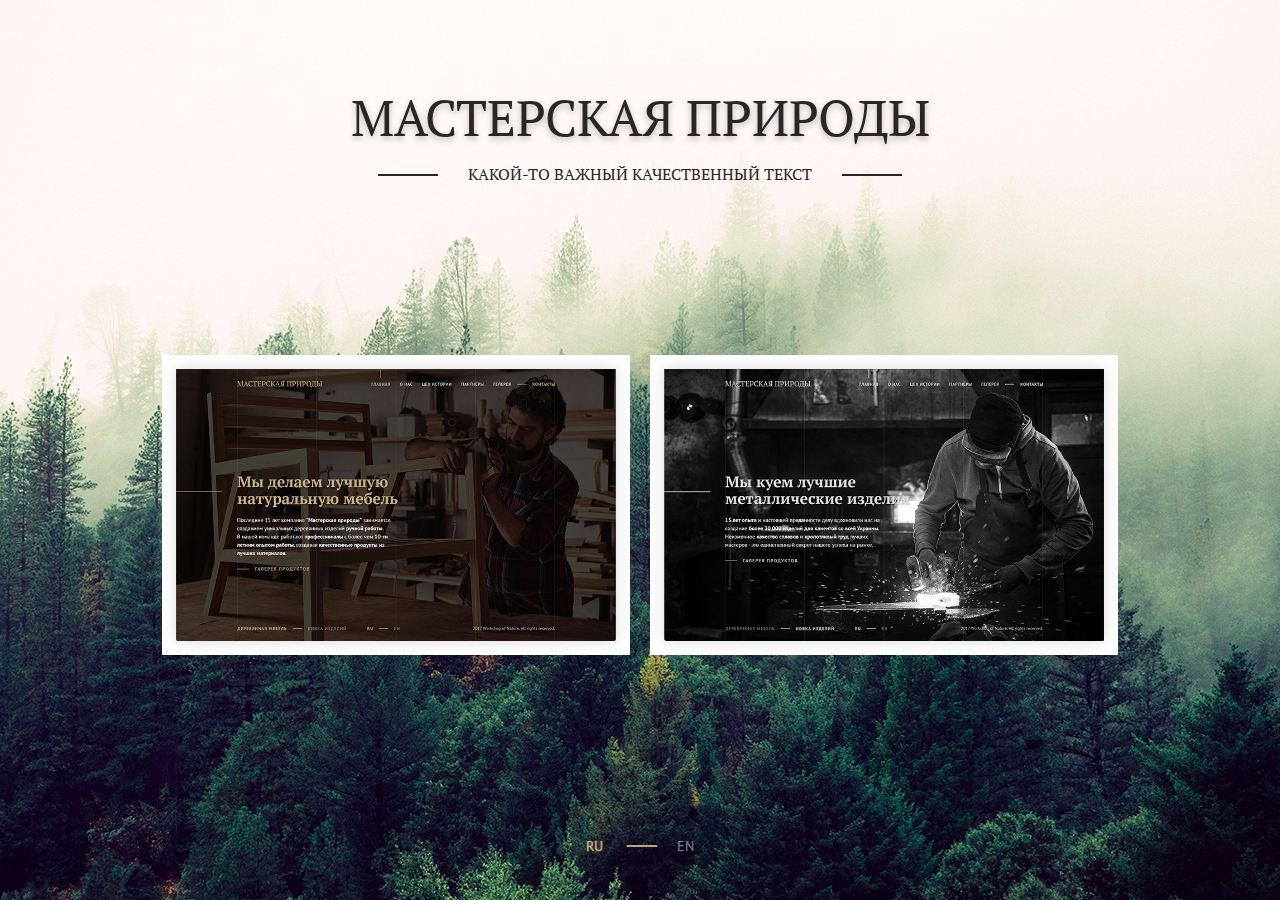
==== index.html @ dd3b2801 "push project" ====
<!DOCTYPE html>
<html>
<head>
    <meta charset="UTF-8">
    <title>Sotnikova Design Group | Дизайн интерьера в Черкассах</title>
    <meta content="width=device-width, maximum-scale=1.0" name="viewport">
    <link rel="icon" type="image/x-icon" href="/img/favicon.jpg">
    <link href="http://deem.com.ua/" rel="canonical">
    <meta content="index,follow" name="robots">

    <meta content="Наша студия реализовала десятки проектов в Черкассах и по Украине. Работаем как с небольшими индивидуальными заказами, так и с большими компаниями." name="description">
    <meta content="Sotnikova Design Group" name="copyright">
    <meta content="Sotnikova Design Group" name="author">
    <meta content="summary_large_image" name="twitter:card">
    <meta content="@Sotnikova" name="twitter:site">
    <meta content="http://deem.com.ua/" name="twitter:url">
    <meta content="Sotnikova Design Group" name="twitter:title">
    <meta content="Наша студия реализовала десятки проектов в Черкассах и по Украине. Работаем как с небольшими индивидуальными заказами, так и с большими компаниями." name="twitter:description">
    <meta content="/img/homepage_bg.jpg" name="twitter:image">
    <meta content="https://www.facebook.com/" property="article:author">

    <meta content="http://deem.com.ua/" property="og:url">
    <meta content="article" property="og:type">
    <meta content="Sotnikova Design Group" property="og:title">
    <meta content="Наша студия реализовала десятки проектов в Черкассах и по Украине. Работаем как с небольшими индивидуальными заказами, так и с большими компаниями.." property="og:description">
    <meta content="/img/homepage_bg.jpg" property="og:image">

    <link rel="stylesheet" type="text/css" href="/public/assets/css/main.css">
</head>
<body class="dashboard">
    <header class="container align-c">
        <h1 class="heading">Мастерская природы</h1>
        <h2 class="subheading">какой-то важный качественный текст</h2>
    </header>
    <main class="container flex">
        <ul class="dashboard-list flex flex-c">
            <li>
                <a href="#">
                    <img src="/public/assets/images/carpenter/carpenter_main_site.jpg" alt="">
                </a>
            </li>
            <li>
                <a href="#">
                    <img src="/public/assets/images/forging/forging_main_page.jpg" alt="">
                </a>
            </li>
        </ul>
    </main>
    <footer class="container footer">
        <ul class="list-inline link-list">
            <li>
                <a href="#" class="active">RU</a>
            </li>
            <li>
                <a href="#" class="decor decor--link">EN</a>
            </li>
        </ul>
    </footer>
</body>
</html>
---- public/assets/css/main.css ----
@charset "UTF-8";
/* Slider */
.slick-slider {
  position: relative;
  display: block;
  box-sizing: border-box;
  -webkit-touch-callout: none;
  -webkit-user-select: none;
  -khtml-user-select: none;
  -moz-user-select: none;
  -ms-user-select: none;
  user-select: none;
  -ms-touch-action: pan-y;
  touch-action: pan-y;
  -webkit-tap-highlight-color: transparent; }

.slick-list {
  position: relative;
  overflow: hidden;
  display: block;
  margin: 0;
  padding: 0; }
  .slick-list:focus {
    outline: none; }
  .slick-list.dragging {
    cursor: pointer;
    cursor: hand; }

.slick-slider .slick-track,
.slick-slider .slick-list {
  -webkit-transform: translate3d(0, 0, 0);
  -moz-transform: translate3d(0, 0, 0);
  -ms-transform: translate3d(0, 0, 0);
  -o-transform: translate3d(0, 0, 0);
  transform: translate3d(0, 0, 0); }

.slick-track {
  position: relative;
  left: 0;
  top: 0;
  display: block; }
  .slick-track:before, .slick-track:after {
    content: "";
    display: table; }
  .slick-track:after {
    clear: both; }
  .slick-loading .slick-track {
    visibility: hidden; }

.slick-slide {
  float: left;
  height: 100%;
  min-height: 1px;
  display: none; }
  [dir="rtl"] .slick-slide {
    float: right; }
  .slick-slide img {
    display: block; }
  .slick-slide.slick-loading img {
    display: none; }
  .slick-slide.dragging img {
    pointer-events: none; }
  .slick-initialized .slick-slide {
    display: block; }
  .slick-loading .slick-slide {
    visibility: hidden; }
  .slick-vertical .slick-slide {
    display: block;
    height: auto;
    border: 1px solid transparent; }

.slick-arrow.slick-hidden {
  display: none; }

/* Slider */
.slick-loading .slick-list {
  background: #fff url("./ajax-loader.gif") center center no-repeat; }

/* Icons */
@font-face {
  font-family: "slick";
  src: url("./fonts/slick.eot");
  src: url("./fonts/slick.eot?#iefix") format("embedded-opentype"), url("./fonts/slick.woff") format("woff"), url("./fonts/slick.ttf") format("truetype"), url("./fonts/slick.svg#slick") format("svg");
  font-weight: normal;
  font-style: normal; }
/* Arrows */
.slick-prev,
.slick-next {
  position: absolute;
  display: block;
  line-height: 0px;
  font-size: 0px;
  cursor: pointer;
  background: transparent;
  color: transparent;
  top: 50%;
  -webkit-transform: translate(0, -50%);
  -ms-transform: translate(0, -50%);
  transform: translate(0, -50%);
  padding: 0;
  border: none;
  outline: none; }
  .slick-prev:hover, .slick-prev:focus,
  .slick-next:hover,
  .slick-next:focus {
    outline: none;
    background: transparent;
    color: transparent; }
    .slick-prev:hover:before, .slick-prev:focus:before,
    .slick-next:hover:before,
    .slick-next:focus:before {
      opacity: 1; }
  .slick-prev.slick-disabled:before,
  .slick-next.slick-disabled:before {
    opacity: 0.25; }
  .slick-prev:before,
  .slick-next:before {
    font-family: "slick";
    font-size: 20px;
    line-height: 1;
    color: white;
    opacity: 0.75;
    -webkit-font-smoothing: antialiased;
    -moz-osx-font-smoothing: grayscale; }

.slick-prev {
  left: -25px; }
  [dir="rtl"] .slick-prev {
    left: auto;
    right: -25px; }
  .slick-prev:before {
    content: "←"; }
    [dir="rtl"] .slick-prev:before {
      content: "→"; }

.slick-next {
  right: -25px; }
  [dir="rtl"] .slick-next {
    left: -25px;
    right: auto; }
  .slick-next:before {
    content: "→"; }
    [dir="rtl"] .slick-next:before {
      content: "←"; }

/* Dots */
.slick-dotted.slick-slider {
  margin-bottom: 30px; }

.slick-dots {
  position: absolute;
  bottom: -25px;
  list-style: none;
  display: block;
  text-align: center;
  padding: 0;
  margin: 0;
  width: 100%; }
  .slick-dots li {
    position: relative;
    display: inline-block;
    height: 20px;
    width: 20px;
    margin: 0 5px;
    padding: 0;
    cursor: pointer; }
    .slick-dots li button {
      border: 0;
      background: transparent;
      display: block;
      height: 20px;
      width: 20px;
      outline: none;
      line-height: 0px;
      font-size: 0px;
      color: transparent;
      padding: 5px;
      cursor: pointer; }
      .slick-dots li button:hover, .slick-dots li button:focus {
        outline: none; }
        .slick-dots li button:hover:before, .slick-dots li button:focus:before {
          opacity: 1; }
      .slick-dots li button:before {
        position: absolute;
        top: 0;
        left: 0;
        content: "•";
        width: 20px;
        height: 20px;
        font-family: "slick";
        font-size: 6px;
        line-height: 20px;
        text-align: center;
        color: black;
        opacity: 0.25;
        -webkit-font-smoothing: antialiased;
        -moz-osx-font-smoothing: grayscale; }
    .slick-dots li.slick-active button:before {
      color: black;
      opacity: 0.75; }

@font-face {
  font-family: 'pt_sans';
  src: url(../fonts/pt_sans.ttf) format("truetype"); }
@font-face {
  font-family: 'pt_serif';
  src: url(../fonts/pt_serif.ttf) format("truetype"); }
html, body, div, span, applet, object, iframe,
h1, h2, h3, h4, h5, h6, p, blockquote, pre,
a, abbr, acronym, address, big, cite, code,
del, dfn, em, img, ins, kbd, q, s, samp,
small, strike, strong, sub, sup, tt, var,
b, u, i, center,
dl, dt, dd, ol, ul, li,
fieldset, form, label, legend,
table, caption, tbody, tfoot, thead, tr, th, td,
article, aside, canvas, details, embed,
figure, figcaption, footer, header,
menu, nav, output, ruby, section, summary,
time, mark, audio, video {
  margin: 0;
  padding: 0;
  border: 0;
  vertical-align: baseline; }

/* HTML5 display-role reset for older browsers */
article, aside, details, figcaption, figure,
footer, header, menu, nav, section {
  display: block; }

::-moz-focus-inner {
  border: 0; }

:focus {
  outline: none; }

html {
  font-size: 62.5%; }

html, body {
  height: 100%; }

body {
  font-family: "pt_sans", sans-serif;
  font-size: 18px;
  overflow-x: hidden;
  line-height: 1; }

ol, ul {
  list-style: none; }

blockquote, q {
  quotes: none; }

table {
  border-collapse: collapse;
  border-spacing: 0; }

* {
  box-sizing: border-box; }

a {
  color: inherit;
  display: inline-block;
  text-decoration: none;
  cursor: pointer; }
  a:focus, a:hover {
    color: #bda67c !important; }

svg {
  vertical-align: middle;
  display: inline-block; }

img {
  max-width: 100%; }

.slick-arrow {
  z-index: 1; }
  .slick-arrow:before {
    content: ''; }

address {
  font-style: normal; }
  address .section {
    margin-bottom: 40px; }
    address .section:last-child {
      margin-bottom: 0; }

.xs-33 {
  width: 33.33333%; }

.xs-40 {
  width: 40%; }

.xs-50 {
  width: 50%; }

.xs-55 {
  width: 55%; }

.xs-60 {
  width: 60%; }

.xs-63 {
  width: 63%; }

.xs-66 {
  width: 66.6666%; }

.xs-100 {
  width: 100%; }

.right-column,
.left-column {
  padding: 0 70px; }

.container {
  max-width: 1170px;
  position: relative;
  margin: 0 auto;
  padding: 0 10px; }

main {
  height: calc(100% - 200px);
  padding: 0 10px; }
  main .container {
    max-width: 1190px; }

.tab-container, .tcontainer {
  max-width: 1240px;
  max-height: 100%;
  background: #f4f4f4;
  box-shadow: 0 5px 10px rgba(0, 0, 0, 0.15);
  position: relative;
  margin: 0 auto;
  padding: 50px 30px 50px;
  color: #272727;
  width: 100%; }

body:not(.main-page) main.container {
  max-width: 1240px; }

.columns {
  column-gap: 1.5em;
  column-count: 3;
  padding-right: 70px; }
  .columns .item {
    display: inline-block;
    margin-bottom: 25px;
    box-shadow: 0 3px 6px rgba(0, 0, 0, 0.15); }
  .columns img {
    width: 100%; }
  .columns .body {
    padding: 25px; }
  .columns .md-title {
    font-size: 18px;
    margin-bottom: 10px; }
  .columns p {
    font-size: 14px; }

.heading {
  text-shadow: 0 3px 6px rgba(0, 0, 0, 0.25);
  font-size: 50px;
  margin-bottom: 60px; }
  .heading--margin {
    margin-left: 70px;
    margin-right: 70px; }

.md-title {
  font-size: 30px; }

.sm-title {
  font-size: 24px;
  margin-bottom: 15px; }

.heading,
.md-title,
.sm-title {
  font-weight: 700;
  color: #bda67c; }

.subtitle {
  opacity: 0.5;
  color: #272727;
  font-size: 14px;
  margin-bottom: 15px;
  font-weight: normal; }

h1, h2, h3, h4, h5, h6, .logo {
  font-family: "pt_serif", serif;
  line-height: 1.1; }

p {
  line-height: 1.5; }
  p:not(:last-child) {
    margin-bottom: 25px; }

.align-c {
  text-align: center; }

.link {
  text-transform: uppercase;
  color: #bda67c;
  font-weight: bold; }

.decor, .menu .subcategory a.active, .menu .subcategory a:hover, .menu .subcategory a:focus {
  position: relative; }
  .decor:before, .menu .subcategory a.active:before, .menu .subcategory a:hover:before, .menu .subcategory a:focus:before {
    content: '';
    display: block;
    height: 2px;
    background: #bda67c;
    position: absolute;
    top: 50%;
    transform: translateY(-50%); }
  .decor--sm-heading {
    padding-left: 60px; }
    .decor--sm-heading:before {
      width: 40px;
      left: 0; }
  .decor--md-heading:before {
    width: 50px;
    left: -30px; }
  .decor--heading:before {
    width: 150px;
    left: -200px; }
  .decor--link:before {
    width: 30px;
    left: -50px; }

.list-inline li {
  display: inline-block; }

.link-list > li {
  padding: 0 35px; }

.equal-item > li {
  flex: 1; }

.full-list > li {
  margin-bottom: 15px; }
  .full-list > li:last-child {
    margin-bottom: 0; }

.flex {
  display: flex;
  flex-flow: row wrap;
  justify-content: space-between; }

.flex-c {
  align-items: center; }

.flex-start {
  align-items: flex-start; }

.flex-i-start {
  justify-content: flex-start; }

.nowrap {
  flex-wrap: nowrap; }

.scroll-part {
  overflow-y: auto;
  overflow-x: hidden;
  height: calc(100% - 100px); }

.image img {
  box-shadow: 0 5px 10px rgba(0, 0, 0, 0.15); }

@media all and (max-height: 900px) {
  .tab-container, .tcontainer {
    height: 100%; } }
.burger {
  display: none; }

.header {
  text-transform: uppercase;
  max-height: 100px;
  position: relative; }
  .header .logo {
    color: #bda67c;
    font-size: 24px; }
  .header .decor, .header .menu .subcategory a.active, .menu .subcategory .header a.active, .header .menu .subcategory a:hover, .menu .subcategory .header a:hover, .header .menu .subcategory a:focus, .menu .subcategory .header a:focus {
    margin-left: 35px; }
    .header .decor:before, .header .menu .subcategory a.active:before, .menu .subcategory .header a.active:before, .header .menu .subcategory a:hover:before, .menu .subcategory .header a:hover:before, .header .menu .subcategory a:focus:before, .menu .subcategory .header a:focus:before {
      left: -35px; }
  .header nav a {
    padding: 40px 15px;
    position: relative;
    transition: .3s all;
    opacity: 0.8;
    font-size: 14px;
    font-weight: 700;
    letter-spacing: 1px;
    color: white; }
    .header nav a:hover:after, .header nav a:focus:after, .header nav a.active:after {
      content: '';
      display: block;
      width: 2px;
      height: 30px;
      background: #bda67c;
      position: absolute;
      top: 0;
      left: 50%;
      transform: translateX(-50%);
      transition: .3s all; }
    .header nav a.active {
      color: #bda67c; }
  .header nav .contacts {
    color: #bda67c; }

@media all and (max-width: 991px) {
  .burger {
    fill: #bda67c;
    display: block;
    position: relative;
    z-index: 2;
    cursor: pointer; }

  .header {
    padding: 10px; }
    .header .logo {
      font-size: 18px; }
    .header nav {
      position: absolute;
      z-index: 1;
      background: #f7f7f7;
      top: 0;
      right: 0;
      padding: 40px 0 10px;
      width: 150px;
      text-align: right;
      margin-right: -150px;
      transition: .3s all; }
      .header nav.opened {
        margin-right: 0; }
      .header nav a {
        display: block;
        color: #272727;
        padding: 10px; }
        .header nav a.contacts {
          margin: 0; }
        .header nav a:hover:before, .header nav a:hover:after, .header nav a:focus:before, .header nav a:focus:after, .header nav a.active:before, .header nav a.active:after, .header nav a.contacts:before, .header nav a.contacts:after {
          display: none; } }
.footer {
  color: rgba(255, 255, 255, 0.5);
  max-height: 100px;
  font-size: 14px; }
  .footer.container {
    padding: 40px 10px; }
  .footer a {
    text-transform: uppercase; }
    .footer a.active {
      font-weight: 700;
      color: #bda67c; }

@media all and (max-width: 991px) {
  .footer.flex > * {
    flex: 0 0 100%; } }
::-webkit-scrollbar-track {
  background: #e2dbce; }

::-webkit-scrollbar {
  width: 3px;
  background: #e2dbce; }

::-webkit-scrollbar-thumb {
  background: #bda67c; }

button, input, textarea {
  -webkit-appearance: none;
  -moz-appearance: none;
  appearence: none;
  background: transparent; }

textarea {
  resize: none;
  height: 120px; }

.form-label {
  font-size: 12px;
  color: #bda67c;
  font-weight: bold;
  margin-bottom: 5px;
  display: block; }

.simple-btn {
  border: none;
  padding: 0; }

.form-field {
  margin-bottom: 15px; }
  .form-field input, .form-field textarea {
    border: 1px solid #bda67c;
    padding: 12px 20px;
    font: 16px "pt_sans", sans-serif;
    color: #272727;
    width: 100%;
    display: block; }
    .form-field input:focus::-webkit-input-placeholder, .form-field textarea:focus::-webkit-input-placeholder {
      color: transparent; }
    .form-field input:focus::-moz-placeholder, .form-field textarea:focus::-moz-placeholder {
      color: transparent; }
    .form-field input:focus:-ms-input-placeholder, .form-field textarea:focus:-ms-input-placeholder {
      color: transparent; }
    .form-field input:focus:-moz-placeholder, .form-field textarea:focus:-moz-placeholder {
      color: transparent; }
    .form-field input::-webkit-input-placeholder, .form-field textarea::-webkit-input-placeholder {
      color: #bbbbbb;
      font: italic normal 14px "pt_sans", sans-serif; }
    .form-field input::-moz-placeholder, .form-field textarea::-moz-placeholder {
      color: #bbbbbb;
      font: italic normal 14px "pt_sans", sans-serif; }
    .form-field input:-ms-input-placeholder, .form-field textarea:-ms-input-placeholder {
      color: #bbbbbb;
      font: italic normal 14px "pt_sans", sans-serif; }
    .form-field input:-moz-placeholder, .form-field textarea:-moz-placeholder {
      color: #bbbbbb;
      font: italic normal 14px "pt_sans", sans-serif; }
  .form-field.submit {
    justify-content: flex-end;
    width: 100%; }
  .form-field button[type=submit] {
    margin-left: 60px; }
    .form-field button[type=submit]:before {
      width: 40px;
      left: -60px; }

.map {
  width: 100%;
  height: 400px;
  background: green;
  margin-top: 60px; }

.dashboard {
  background: url(../images/main_page_bg.jpg) 50% 0 no-repeat;
  background-size: cover;
  text-align: center; }
  .dashboard header {
    padding: 90px 10px 30px;
    max-height: 275px; }
  .dashboard main {
    height: calc(100% - 315px); }
  .dashboard .heading {
    color: #272727;
    font-size: 50px;
    font-weight: 400;
    text-transform: uppercase;
    margin-bottom: 20px; }
  .dashboard .subheading {
    display: inline-block;
    color: #272727;
    font-size: 16px;
    font-weight: 400;
    text-transform: uppercase;
    position: relative;
    padding: 0 90px; }
    .dashboard .subheading:before, .dashboard .subheading:after {
      content: '';
      position: absolute;
      width: 60px;
      height: 2px;
      display: block;
      background: #272727;
      top: 50%;
      transform: translateY(-50%); }
    .dashboard .subheading:after {
      right: 0; }
    .dashboard .subheading:before {
      left: 0; }
  .dashboard .dashboard-list {
    position: relative;
    justify-content: center; }
    .dashboard .dashboard-list li {
      width: 40%;
      display: block;
      transition: .6s;
      padding: 0 10px; }
      .dashboard .dashboard-list li:hover {
        transform: scale(1.55); }

.main-page .description {
  max-width: 550px;
  width: 80%; }
  .main-page .description p {
    font-size: 15px; }

.carpenter-site-main {
  background: url(/public/assets/images/carpenter/main_bg.jpg) no-repeat 50% 100%;
  background-size: cover;
  color: white; }

.blur-box {
  filter: blur(5px);
  position: fixed;
  top: 0;
  left: 0;
  right: 0;
  bottom: 0;
  margin: -10px; }

.partners.full-list li {
  margin-bottom: 35px; }

.menu {
  width: 150px;
  margin-right: 30px; }
  .menu li:first-child .subcategory {
    display: block; }
  .menu .category {
    color: #bda67c;
    font-size: 20px;
    padding: 0;
    margin-bottom: 20px;
    font-weight: bold;
    cursor: pointer; }
  .menu .subcategory {
    margin-bottom: 20px;
    display: none; }
    .menu .subcategory li {
      margin-bottom: 20px; }
    .menu .subcategory a {
      font-size: 14px;
      padding-left: 20px;
      transition: .3s all; }
      .menu .subcategory a.active:before, .menu .subcategory a:hover:before, .menu .subcategory a:focus:before {
        width: 10px;
        left: 0; }
      .menu .subcategory a.active {
        color: #bda67c; }

.colums-container {
  width: calc(100% - 180px); }

.statistic {
  margin-bottom: 25px; }
  .statistic li {
    text-align: center;
    padding: 0 5px;
    font-size: 16px; }
    .statistic li span {
      display: block;
      font: bold 50px "pt_serif", serif;
      color: #bda67c; }

.tab-slider {
  padding: 0;
  background: transparent; }
  .tab-slider .image {
    height: 300px;
    overflow: hidden;
    margin-bottom: 60px;
    display: flex;
    align-items: center;
    justify-content: center; }
  .tab-slider .slick-slider,
  .tab-slider .slick-track,
  .tab-slider .slick-list {
    height: 100%; }
  .tab-slider .item-container {
    height: calc(100% - 360px);
    padding: 0 30px;
    margin-right: 30px; }
  .tab-slider .slick-slide {
    background: white;
    padding-bottom: 70px; }
  .tab-slider .slick-arrow {
    position: absolute;
    bottom: 40px;
    top: initial;
    transition: .3s all; }
    .tab-slider .slick-arrow:focus svg, .tab-slider .slick-arrow:hover svg {
      fill: #bda67c; }
    .tab-slider .slick-arrow.slick-next {
      right: 7%; }
    .tab-slider .slick-arrow.slick-prev {
      right: 11%;
      left: initial; }

/*# sourceMappingURL=main.css.map */
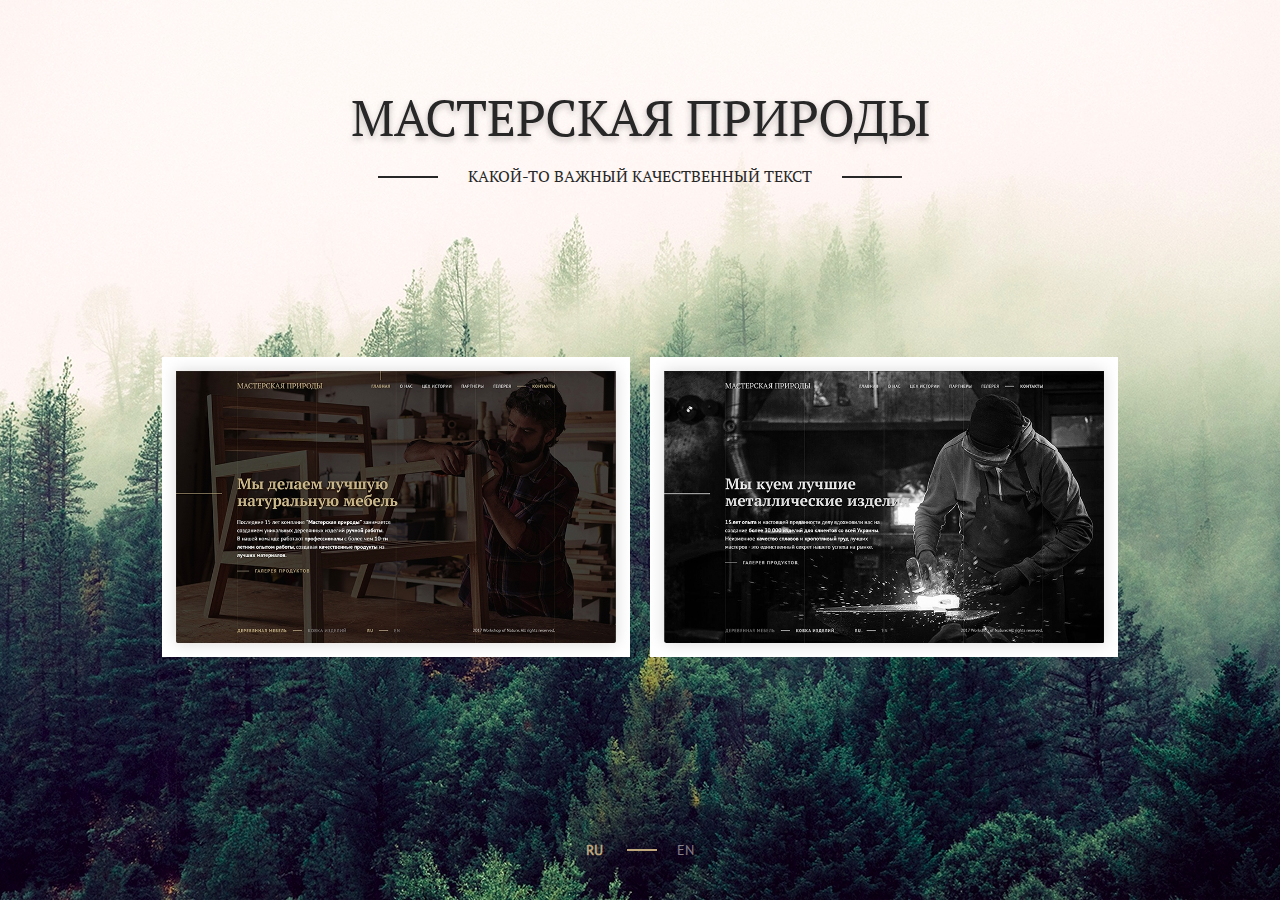
==== commit d2423fb0: "finished carpenter part with responsive" ====
--- a/index.html
+++ b/index.html
@@ -2,29 +2,11 @@
 <html>
 <head>
     <meta charset="UTF-8">
-    <title>Sotnikova Design Group | Дизайн интерьера в Черкассах</title>
+    <title>Мастерская природы</title>
     <meta content="width=device-width, maximum-scale=1.0" name="viewport">
     <link rel="icon" type="image/x-icon" href="/img/favicon.jpg">
-    <link href="http://deem.com.ua/" rel="canonical">
+    <link href="" rel="canonical">
     <meta content="index,follow" name="robots">
-
-    <meta content="Наша студия реализовала десятки проектов в Черкассах и по Украине. Работаем как с небольшими индивидуальными заказами, так и с большими компаниями." name="description">
-    <meta content="Sotnikova Design Group" name="copyright">
-    <meta content="Sotnikova Design Group" name="author">
-    <meta content="summary_large_image" name="twitter:card">
-    <meta content="@Sotnikova" name="twitter:site">
-    <meta content="http://deem.com.ua/" name="twitter:url">
-    <meta content="Sotnikova Design Group" name="twitter:title">
-    <meta content="Наша студия реализовала десятки проектов в Черкассах и по Украине. Работаем как с небольшими индивидуальными заказами, так и с большими компаниями." name="twitter:description">
-    <meta content="/img/homepage_bg.jpg" name="twitter:image">
-    <meta content="https://www.facebook.com/" property="article:author">
-
-    <meta content="http://deem.com.ua/" property="og:url">
-    <meta content="article" property="og:type">
-    <meta content="Sotnikova Design Group" property="og:title">
-    <meta content="Наша студия реализовала десятки проектов в Черкассах и по Украине. Работаем как с небольшими индивидуальными заказами, так и с большими компаниями.." property="og:description">
-    <meta content="/img/homepage_bg.jpg" property="og:image">
-
     <link rel="stylesheet" type="text/css" href="/public/assets/css/main.css">
 </head>
 <body class="dashboard">
@@ -32,7 +14,7 @@
         <h1 class="heading">Мастерская природы</h1>
         <h2 class="subheading">какой-то важный качественный текст</h2>
     </header>
-    <main class="container flex">
+    <main class="container flex flex-c">
         <ul class="dashboard-list flex flex-c">
             <li>
                 <a href="#">
@@ -56,5 +38,9 @@
             </li>
         </ul>
     </footer>
+    
+    <script src="/public/assets/vendor/jquery/jquery.min.js"></script>
+    <script src="/public/assets/vendor/slick/slick.min.js"></script>
+    <script src="/public/assets/js/main.js"></script>
 </body>
 </html>
--- a/public/assets/css/main.css
+++ b/public/assets/css/main.css
@@ -238,13 +238,14 @@
   font-size: 62.5%; }
 
 html, body {
-  height: 100%; }
+  height: 100%;
+  min-height: 500px; }
 
 body {
   font-family: "pt_sans", sans-serif;
   font-size: 18px;
   overflow-x: hidden;
-  line-height: 1; }
+  line-height: 1.2; }
 
 ol, ul {
   list-style: none; }
@@ -267,6 +268,9 @@
   a:focus, a:hover {
     color: #bda67c !important; }
 
+a, h1, h2, h3, h4, h5, h6 {
+  word-break: break-word; }
+
 svg {
   vertical-align: middle;
   display: inline-block; }
@@ -286,6 +290,9 @@
     address .section:last-child {
       margin-bottom: 0; }
 
+@media all and (max-width: 767px) {
+  body {
+    font-size: 14px; } }
 .xs-33 {
   width: 33.33333%; }
 
@@ -321,10 +328,12 @@
   padding: 0 10px; }
 
 main {
-  height: calc(100% - 200px);
+  height: calc(100% - 196px);
   padding: 0 10px; }
   main .container {
     max-width: 1190px; }
+  main .flex {
+    align-items: flex-start; }
 
 .tab-container, .tcontainer {
   max-width: 1240px;
@@ -341,7 +350,7 @@
   max-width: 1240px; }
 
 .columns {
-  column-gap: 1.5em;
+  column-gap: 25px;
   column-count: 3;
   padding-right: 70px; }
   .columns .item {
@@ -358,6 +367,25 @@
   .columns p {
     font-size: 14px; }
 
+@media all and (max-width: 1336px) and (max-height: 767px) {
+  body:not(.dashboard) main {
+    height: calc(100% - 120px); } }
+@media all and (max-width: 991px) {
+  body:not(.dashboard) main {
+    height: calc(100% - 135px); }
+
+  .right-column, .left-column {
+    padding: 0 10px; } }
+@media all and (max-width: 767px) {
+  .sm-100 {
+    width: 100%; }
+
+  .tab-container, .tcontainer {
+    padding: 30px 15px; } }
+@media all and (max-height: 767px) {
+  body:not(.dashboard) main {
+    height: initial;
+    min-height: calc(100% - 130px); } }
 .heading {
   text-shadow: 0 3px 6px rgba(0, 0, 0, 0.25);
   font-size: 50px;
@@ -440,18 +468,16 @@
 .full-list > li {
   margin-bottom: 15px; }
   .full-list > li:last-child {
-    margin-bottom: 0; }
+    margin-bottom: 0 !important; }
 
 .flex {
   display: flex;
   flex-flow: row wrap;
-  justify-content: space-between; }
+  justify-content: space-between;
+  position: relative; }
 
 .flex-c {
   align-items: center; }
-
-.flex-start {
-  align-items: flex-start; }
 
 .flex-i-start {
   justify-content: flex-start; }
@@ -465,17 +491,47 @@
   height: calc(100% - 100px); }
 
 .image img {
-  box-shadow: 0 5px 10px rgba(0, 0, 0, 0.15); }
-
-@media all and (max-height: 900px) {
-  .tab-container, .tcontainer {
-    height: 100%; } }
+  box-shadow: 0 5px 10px rgba(0, 0, 0, 0.15);
+  min-height: 100%;
+  min-width: 100%; }
+
+@media all and (max-width: 991px) {
+  .link-list > li {
+    padding: 0 20px; }
+
+  .heading {
+    font-size: 30px;
+    margin-bottom: 30px; }
+    .heading--margin {
+      margin-right: 30px;
+      margin-left: 30px; }
+
+  .md-title {
+    font-size: 20px;
+    margin-bottom: 30px; }
+
+  .decor--md-heading:before {
+    width: 30px;
+    left: -30px; }
+  .decor--heading:before {
+    width: 100px;
+    left: -110px; }
+  .decor--link:before {
+    width: 15px;
+    left: -30px; } }
+@media all and (max-width: 767px) {
+  .flex .image {
+    order: -1;
+    width: 100%;
+    max-width: 340px;
+    padding: 0 10px;
+    margin: 0 auto 30px; } }
 .burger {
   display: none; }
 
 .header {
   text-transform: uppercase;
-  max-height: 100px;
+  max-height: 96px;
   position: relative; }
   .header .logo {
     color: #bda67c;
@@ -509,6 +565,13 @@
   .header nav .contacts {
     color: #bda67c; }
 
+@media all and (max-width: 1336px) and (max-height: 767px) {
+  .header {
+    max-height: 60px; }
+    .header nav a {
+      padding: 22px 15px; }
+      .header nav a:hover:after, .header nav a:focus:after, .header nav a.active:after {
+        top: -13px; } }
 @media all and (max-width: 991px) {
   .burger {
     fill: #bda67c;
@@ -518,11 +581,12 @@
     cursor: pointer; }
 
   .header {
-    padding: 10px; }
+    padding: 10px;
+    max-height: 50px; }
     .header .logo {
       font-size: 18px; }
     .header nav {
-      position: absolute;
+      position: fixed;
       z-index: 1;
       background: #f7f7f7;
       top: 0;
@@ -554,9 +618,23 @@
       font-weight: 700;
       color: #bda67c; }
 
+@media all and (max-width: 1336px) and (max-height: 767px) {
+  .footer {
+    max-height: 60px; }
+    .footer .container {
+      padding: 20px 10px; } }
 @media all and (max-width: 991px) {
-  .footer.flex > * {
-    flex: 0 0 100%; } }
+  .footer {
+    max-height: 80px;
+    font-size: 12px; }
+    .footer.container {
+      padding: 15px 0 10px; }
+    .footer.flex > * {
+      flex: 0 0 100%;
+      text-align: center;
+      margin-bottom: 5px; }
+      .footer.flex > *:last-child {
+        margin-bottom: 0; } }
 ::-webkit-scrollbar-track {
   background: #e2dbce; }
 
@@ -626,12 +704,6 @@
       width: 40px;
       left: -60px; }
 
-.map {
-  width: 100%;
-  height: 400px;
-  background: green;
-  margin-top: 60px; }
-
 .dashboard {
   background: url(../images/main_page_bg.jpg) 50% 0 no-repeat;
   background-size: cover;
@@ -640,7 +712,8 @@
     padding: 90px 10px 30px;
     max-height: 275px; }
   .dashboard main {
-    height: calc(100% - 315px); }
+    height: calc(100% - 315px);
+    justify-content: center; }
   .dashboard .heading {
     color: #272727;
     font-size: 50px;
@@ -676,15 +749,35 @@
       display: block;
       transition: .6s;
       padding: 0 10px; }
-      .dashboard .dashboard-list li:hover {
+      .dashboard .dashboard-list li:hover, .dashboard .dashboard-list li:focus {
         transform: scale(1.55); }
 
 .main-page .description {
   max-width: 550px;
-  width: 80%; }
+  width: 95%; }
   .main-page .description p {
     font-size: 15px; }
 
+@media all and (max-height: 767px), all and (max-width: 767px) {
+  .dashboard header {
+    padding: 20px 10px; }
+  .dashboard .heading {
+    font-size: 24px;
+    margin-bottom: 10px; }
+  .dashboard .subheading {
+    padding: 0 65px;
+    font-size: 12px; }
+  .dashboard .dashboard-list li:hover, .dashboard .dashboard-list li:focus {
+    transform: scale(1.2); }
+  .dashboard main {
+    height: calc(100% - 165px); }
+  .dashboard .footer {
+    padding: 20px 10px; } }
+@media all and (max-width: 599px) {
+  .dashboard .dashboard-list li {
+    width: 280px; }
+    .dashboard .dashboard-list li:hover, .dashboard .dashboard-list li:focus {
+      transform: scale(1.1); } }
 .carpenter-site-main {
   background: url(/public/assets/images/carpenter/main_bg.jpg) no-repeat 50% 100%;
   background-size: cover;
@@ -698,9 +791,6 @@
   right: 0;
   bottom: 0;
   margin: -10px; }
-
-.partners.full-list li {
-  margin-bottom: 35px; }
 
 .menu {
   width: 150px;
@@ -729,9 +819,44 @@
       .menu .subcategory a.active {
         color: #bda67c; }
 
+.menu-opener {
+  display: none; }
+
 .colums-container {
   width: calc(100% - 180px); }
 
+@media all and (max-width: 991px) {
+  .colums-container .columns {
+    column-gap: 30px;
+    column-count: 2; } }
+@media all and (max-width: 767px) {
+  .menu-opener {
+    display: block;
+    fill: #bda67c;
+    position: absolute;
+    top: 0;
+    z-index: 2;
+    cursor: pointer; }
+
+  .colums-container {
+    width: 100%;
+    padding-top: 50px; }
+    .colums-container .columns {
+      padding: 0; }
+
+  .menu {
+    position: absolute;
+    padding: 40px 10px 10px 0;
+    background: #f4f4f4;
+    z-index: 1;
+    display: none; }
+    .menu .subcategory a {
+      padding-left: 0; }
+      .menu .subcategory a.active:before, .menu .subcategory a:hover:before, .menu .subcategory a:focus:before {
+        content: none; } }
+@media all and (max-width: 599px) {
+  .colums-container .columns {
+    column-count: 1; } }
 .statistic {
   margin-bottom: 25px; }
   .statistic li {
@@ -743,11 +868,16 @@
       font: bold 50px "pt_serif", serif;
       color: #bda67c; }
 
+@media all and (max-width: 767px) {
+  .statistic li span {
+    font-size: 30px; } }
 .tab-slider {
   padding: 0;
   background: transparent; }
   .tab-slider .image {
     height: 300px;
+    max-height: 300px;
+    max-width: initial;
     overflow: hidden;
     margin-bottom: 60px;
     display: flex;
@@ -763,7 +893,7 @@
     margin-right: 30px; }
   .tab-slider .slick-slide {
     background: white;
-    padding-bottom: 70px; }
+    padding-bottom: 40px; }
   .tab-slider .slick-arrow {
     position: absolute;
     bottom: 40px;
@@ -777,4 +907,61 @@
       right: 11%;
       left: initial; }
 
+@media all and (max-width: 767px) {
+  .tab-slider .image {
+    height: 200px;
+    margin-bottom: 30px; }
+  .tab-slider .item-container {
+    height: calc(100% - 230px);
+    margin-right: 15px; }
+  .tab-slider .slick-arrow {
+    bottom: 0; }
+    .tab-slider .slick-arrow svg {
+      width: 25px;
+      height: 25px; }
+    .tab-slider .slick-arrow.slick-next {
+      right: 6%; }
+    .tab-slider .slick-arrow.slick-prev {
+      right: 12%; } }
+@media all and (max-height: 900px) {
+  .tcontainer {
+    height: 100%; }
+    .tcontainer .image {
+      height: 40%;
+      margin-bottom: 3%; }
+    .tcontainer .item-container {
+      height: 50%; } }
+.contacts .flex {
+  align-items: stretch; }
+
+.map {
+  width: 100%;
+  height: 400px;
+  background: green;
+  margin: 60px 70px 0; }
+
+@media all and (max-width: 991px) {
+  .map {
+    margin: 30px 10px 0; }
+
+  .contacts address {
+    margin-bottom: 25px; } }
+.partners.full-list li {
+  margin-bottom: 35px; }
+.partners .image {
+  display: flex;
+  align-items: center;
+  justify-content: center; }
+
+@media all and (max-width: 1199px) and (min-width: 768px) {
+  .partners .image {
+    width: 360px;
+    padding-right: 0; }
+  .partners .description {
+    width: calc(100% - 370px);
+    padding: 0 30px; } }
+@media all and (max-width: 767px) {
+  .partners .description {
+    width: 100%; } }
+
 /*# sourceMappingURL=main.css.map */
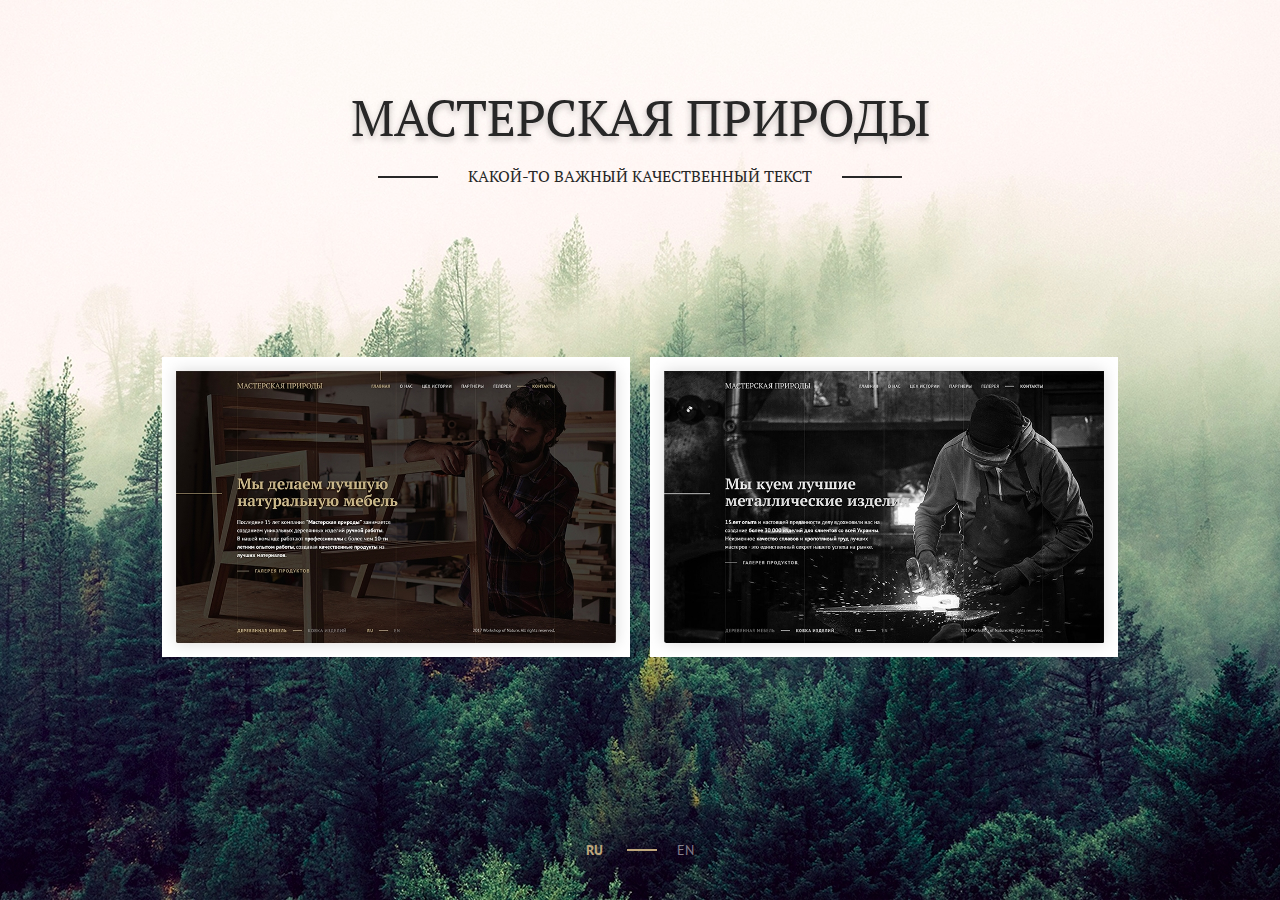
==== commit 0e0aa6b9: "finished forging part with responsive" ====
--- a/index.html
+++ b/index.html
@@ -17,13 +17,13 @@
     <main class="container flex flex-c">
         <ul class="dashboard-list flex flex-c">
             <li>
-                <a href="#">
-                    <img src="/public/assets/images/carpenter/carpenter_main_site.jpg" alt="">
+                <a href="/public/view/carpenter/index.html">
+                    <img src="/public/assets/images/carpenter/carpenter_main_site.jpg" alt="Site">
                 </a>
             </li>
             <li>
-                <a href="#">
-                    <img src="/public/assets/images/forging/forging_main_page.jpg" alt="">
+                <a href="/public/view/forging/index.html">
+                    <img src="/public/assets/images/forging/forging_main_page.jpg" alt="Site">
                 </a>
             </li>
         </ul>
@@ -38,7 +38,7 @@
             </li>
         </ul>
     </footer>
-    
+
     <script src="/public/assets/vendor/jquery/jquery.min.js"></script>
     <script src="/public/assets/vendor/slick/slick.min.js"></script>
     <script src="/public/assets/js/main.js"></script>
--- a/public/assets/css/main.css
+++ b/public/assets/css/main.css
@@ -1,5 +1,6 @@
 @charset "UTF-8";
 /* Slider */
+@import url("https://fonts.googleapis.com/css?family=PT+Sans|PT+Serif");
 .slick-slider {
   position: relative;
   display: block;
@@ -199,12 +200,6 @@
       color: black;
       opacity: 0.75; }
 
-@font-face {
-  font-family: 'pt_sans';
-  src: url(../fonts/pt_sans.ttf) format("truetype"); }
-@font-face {
-  font-family: 'pt_serif';
-  src: url(../fonts/pt_serif.ttf) format("truetype"); }
 html, body, div, span, applet, object, iframe,
 h1, h2, h3, h4, h5, h6, p, blockquote, pre,
 a, abbr, acronym, address, big, cite, code,
@@ -242,7 +237,7 @@
   min-height: 500px; }
 
 body {
-  font-family: "pt_sans", sans-serif;
+  font-family: "PT Sans", sans-serif;
   font-size: 18px;
   overflow-x: hidden;
   line-height: 1.2; }
@@ -382,14 +377,14 @@
 
   .tab-container, .tcontainer {
     padding: 30px 15px; } }
-@media all and (max-height: 767px) {
+@media all and (max-height: 767px) and (max-width: 767px) {
   body:not(.dashboard) main {
     height: initial;
     min-height: calc(100% - 130px); } }
 .heading {
   text-shadow: 0 3px 6px rgba(0, 0, 0, 0.25);
   font-size: 50px;
-  margin-bottom: 60px; }
+  margin-bottom: 25px; }
   .heading--margin {
     margin-left: 70px;
     margin-right: 70px; }
@@ -415,7 +410,7 @@
   font-weight: normal; }
 
 h1, h2, h3, h4, h5, h6, .logo {
-  font-family: "pt_serif", serif;
+  font-family: "PT Serif", serif;
   line-height: 1.1; }
 
 p {
@@ -621,7 +616,7 @@
 @media all and (max-width: 1336px) and (max-height: 767px) {
   .footer {
     max-height: 60px; }
-    .footer .container {
+    .footer.container {
       padding: 20px 10px; } }
 @media all and (max-width: 991px) {
   .footer {
@@ -671,7 +666,7 @@
   .form-field input, .form-field textarea {
     border: 1px solid #bda67c;
     padding: 12px 20px;
-    font: 16px "pt_sans", sans-serif;
+    font: 16px "PT Sans", sans-serif;
     color: #272727;
     width: 100%;
     display: block; }
@@ -685,16 +680,16 @@
       color: transparent; }
     .form-field input::-webkit-input-placeholder, .form-field textarea::-webkit-input-placeholder {
       color: #bbbbbb;
-      font: italic normal 14px "pt_sans", sans-serif; }
+      font: italic normal 14px "PT Sans", sans-serif; }
     .form-field input::-moz-placeholder, .form-field textarea::-moz-placeholder {
       color: #bbbbbb;
-      font: italic normal 14px "pt_sans", sans-serif; }
+      font: italic normal 14px "PT Sans", sans-serif; }
     .form-field input:-ms-input-placeholder, .form-field textarea:-ms-input-placeholder {
       color: #bbbbbb;
-      font: italic normal 14px "pt_sans", sans-serif; }
+      font: italic normal 14px "PT Sans", sans-serif; }
     .form-field input:-moz-placeholder, .form-field textarea:-moz-placeholder {
       color: #bbbbbb;
-      font: italic normal 14px "pt_sans", sans-serif; }
+      font: italic normal 14px "PT Sans", sans-serif; }
   .form-field.submit {
     justify-content: flex-end;
     width: 100%; }
@@ -783,6 +778,11 @@
   background-size: cover;
   color: white; }
 
+.forging-site-main {
+  background: url(/public/assets/images/forging/main_bg.jpg) no-repeat 50% 100%;
+  background-size: cover;
+  color: white; }
+
 .blur-box {
   filter: blur(5px);
   position: fixed;
@@ -865,7 +865,7 @@
     font-size: 16px; }
     .statistic li span {
       display: block;
-      font: bold 50px "pt_serif", serif;
+      font: bold 50px "PT Serif", serif;
       color: #bda67c; }
 
 @media all and (max-width: 767px) {
@@ -910,7 +910,8 @@
 @media all and (max-width: 767px) {
   .tab-slider .image {
     height: 200px;
-    margin-bottom: 30px; }
+    margin-bottom: 30px;
+    padding: 0; }
   .tab-slider .item-container {
     height: calc(100% - 230px);
     margin-right: 15px; }
@@ -924,20 +925,20 @@
     .tab-slider .slick-arrow.slick-prev {
       right: 12%; } }
 @media all and (max-height: 900px) {
-  .tcontainer {
-    height: 100%; }
-    .tcontainer .image {
-      height: 40%;
-      margin-bottom: 3%; }
-    .tcontainer .item-container {
-      height: 50%; } }
+  .tcontainer .image {
+    height: 40%;
+    margin-bottom: 3%; }
+  .tcontainer .item-container {
+    height: 50%; }
+
+  .tab-container, .tcontainer, .tcontainer {
+    height: 100%; } }
 .contacts .flex {
   align-items: stretch; }
 
 .map {
   width: 100%;
   height: 400px;
-  background: green;
   margin: 60px 70px 0; }
 
 @media all and (max-width: 991px) {
